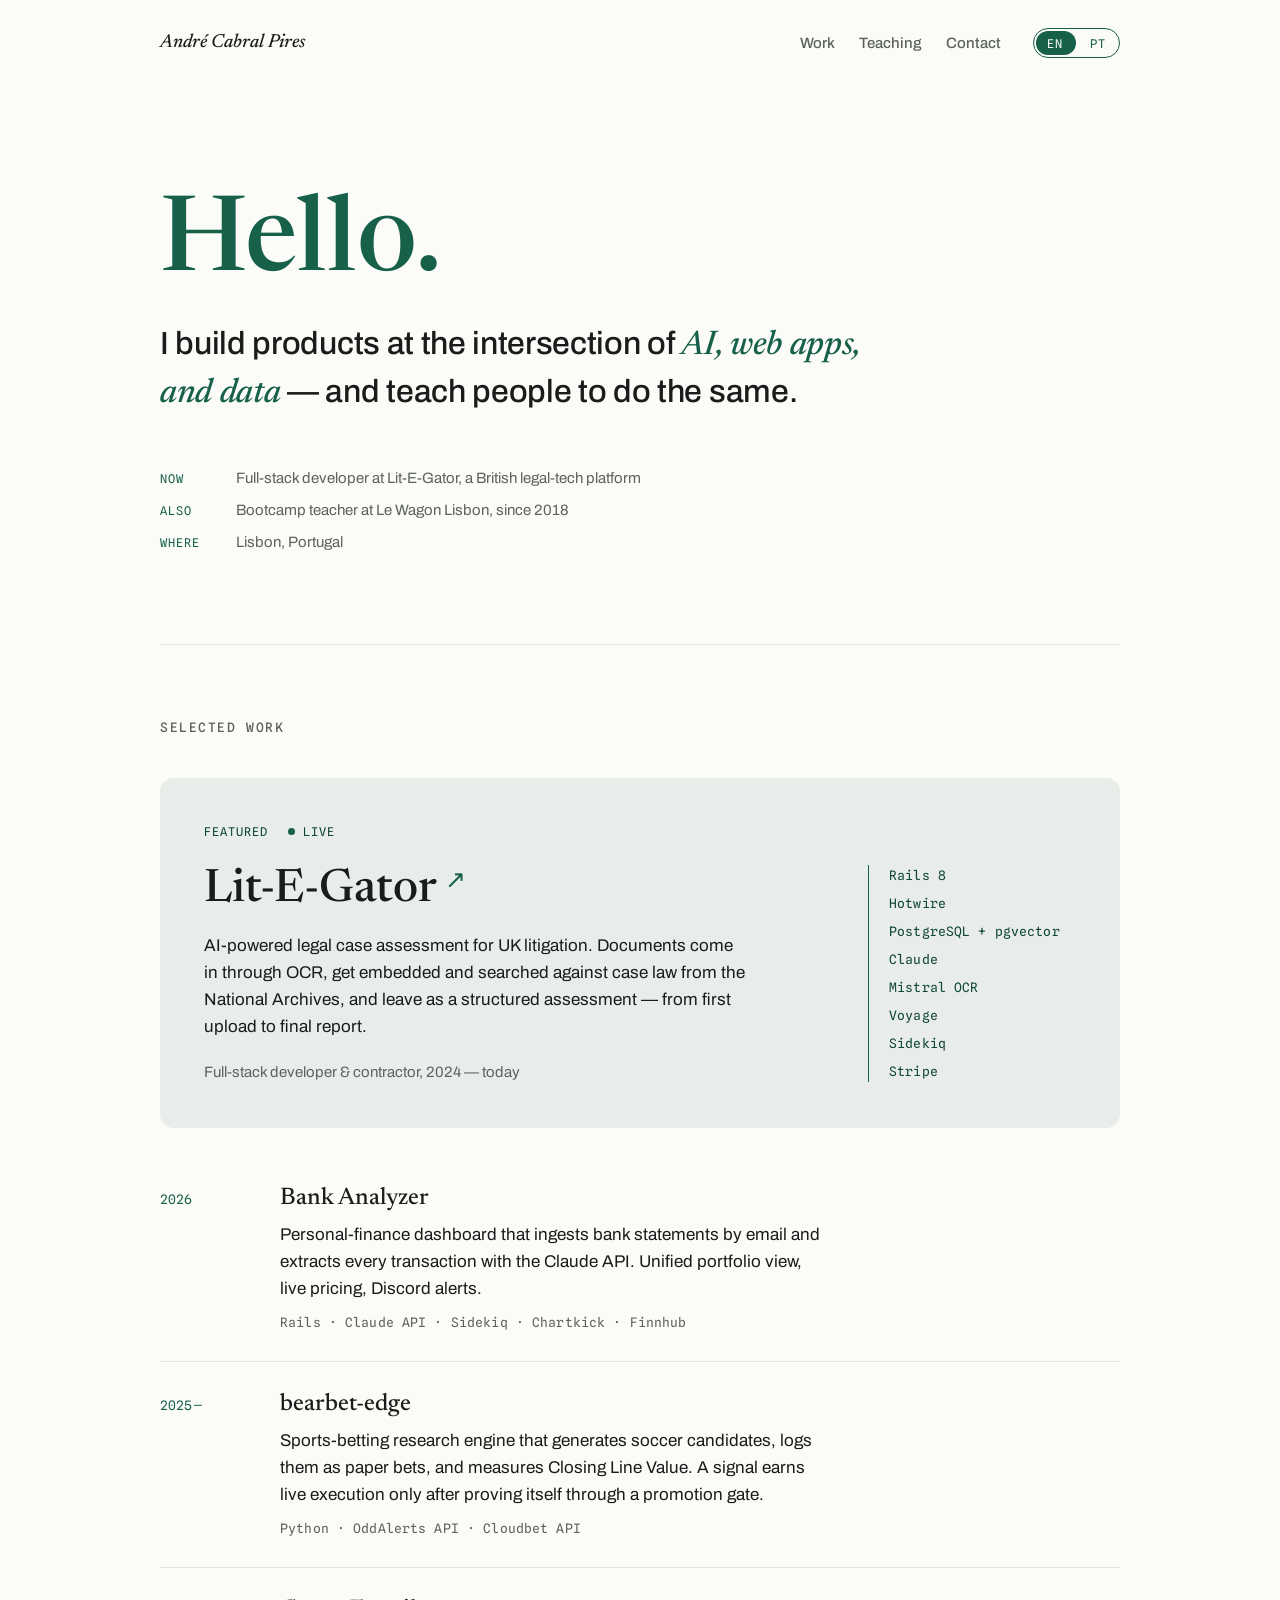
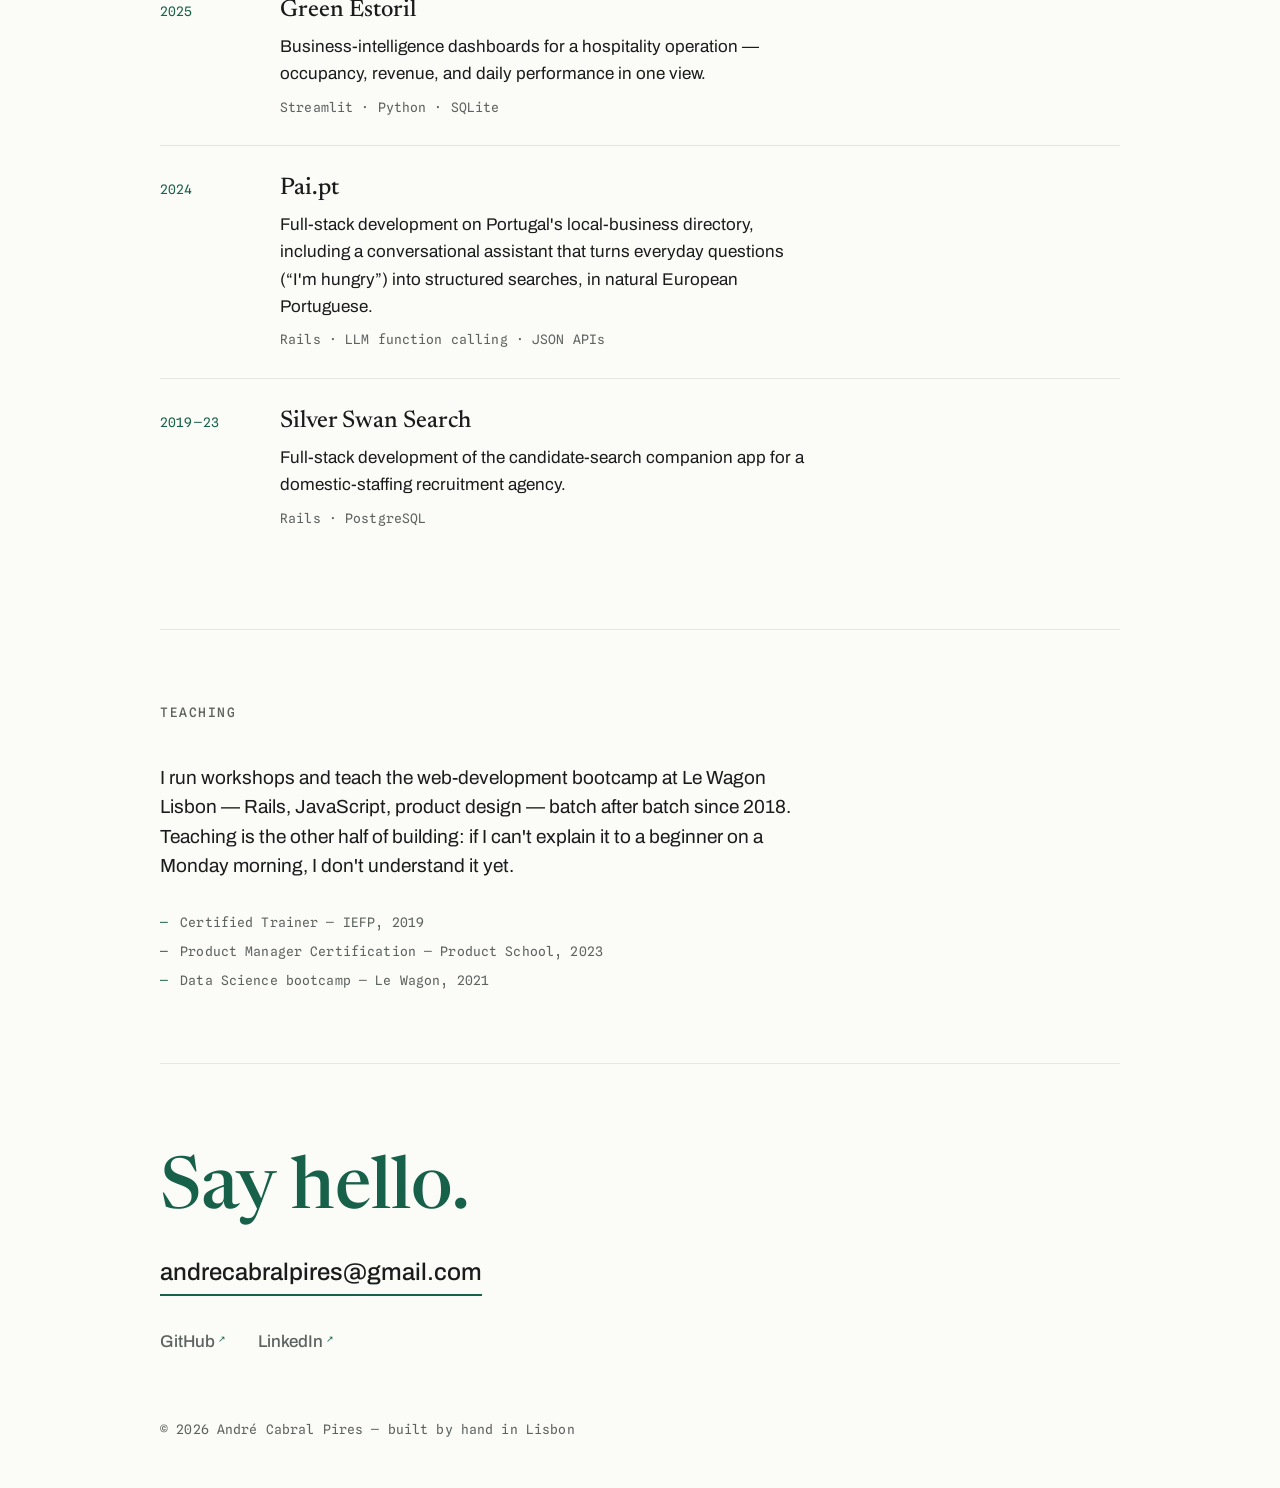
==== index.html @ eca8d85b "Bilingual portfolio site (EN/PT) Static single-page portfolio: hero, featured Lit-E-Gator, project i" ====
<!doctype html>
<html lang="en">
<head>
  <meta charset="utf-8">
  <meta name="viewport" content="width=device-width, initial-scale=1">
  <title>André Cabral Pires — Developer &amp; Teacher</title>
  <meta name="description" content="Full-stack developer in Lisbon building products at the intersection of AI, web apps, and data. Workshop teacher at Le Wagon.">
  <meta property="og:title" content="André Cabral Pires — Developer &amp; Teacher">
  <meta property="og:description" content="Full-stack developer in Lisbon building products at the intersection of AI, web apps, and data.">
  <meta property="og:type" content="website">
  <link rel="icon" href="data:image/svg+xml,%3Csvg xmlns='http://www.w3.org/2000/svg' viewBox='0 0 32 32'%3E%3Crect width='32' height='32' rx='7' fill='%2317604A'/%3E%3Ctext x='16' y='22' font-family='Georgia,serif' font-size='17' font-style='italic' fill='%23FBFBF8' text-anchor='middle'%3EAp%3C/text%3E%3C/svg%3E">
  <link rel="preconnect" href="https://fonts.googleapis.com">
  <link rel="preconnect" href="https://fonts.gstatic.com" crossorigin>
  <link href="https://fonts.googleapis.com/css2?family=Newsreader:ital,opsz,wght@0,6..72,400..600;1,6..72,400..600&family=Archivo:wght@400;500;600&family=Spline+Sans+Mono:wght@400;500&display=swap" rel="stylesheet">
  <link rel="stylesheet" href="styles.css">
</head>
<body>

<header class="masthead">
  <a class="wordmark" href="#top">André Cabral Pires</a>
  <nav class="masthead-nav" aria-label="Main" data-aria-en="Main" data-aria-pt="Principal">
    <a href="#work" data-en="Work" data-pt="Trabalho">Work</a>
    <a href="#teaching" data-en="Teaching" data-pt="Ensino">Teaching</a>
    <a href="#contact" data-en="Contact" data-pt="Contacto">Contact</a>
  </nav>
  <button class="lang-toggle" id="langToggle" type="button" aria-pressed="false">
    <span class="lang-opt lang-en is-active">EN</span>
    <span class="lang-opt lang-pt">PT</span>
    <span class="lang-thumb" aria-hidden="true"></span>
  </button>
</header>

<main id="top">

  <!-- ============ HERO ============ -->
  <section class="hero">
    <p class="hero-greeting reveal"><span data-en="Hello." data-pt="Olá.">Hello.</span></p>
    <h1 class="hero-statement reveal">
      <span data-en="I build products at the intersection of&#32;" data-pt="Construo produtos na interseção de&#32;">I build products at the intersection of </span><em data-en="AI, web apps, and data" data-pt="IA, aplicações web e dados">AI, web apps, and data</em><span data-en="&#32;— and teach people to do the same." data-pt="&#32;— e ensino pessoas a fazer o mesmo."> — and teach people to do the same.</span>
    </h1>
    <div class="hero-meta reveal">
      <p class="meta-line">
        <span class="meta-label" data-en="Now" data-pt="Agora">Now</span>
        <span data-en="Full-stack developer at Lit-E-Gator, a British legal-tech platform" data-pt="Full-stack developer na Lit-E-Gator, uma plataforma britânica de legal tech">Full-stack developer at Lit-E-Gator, a British legal-tech platform</span>
      </p>
      <p class="meta-line">
        <span class="meta-label" data-en="Also" data-pt="Também">Also</span>
        <span data-en="Bootcamp teacher at Le Wagon Lisbon, since 2018" data-pt="Professor de bootcamp no Le Wagon Lisboa, desde 2018">Bootcamp teacher at Le Wagon Lisbon, since 2018</span>
      </p>
      <p class="meta-line">
        <span class="meta-label" data-en="Where" data-pt="Onde">Where</span>
        <span data-en="Lisbon, Portugal" data-pt="Lisboa, Portugal">Lisbon, Portugal</span>
      </p>
    </div>
  </section>

  <!-- ============ WORK ============ -->
  <section class="work" id="work">
    <h2 class="section-title reveal" data-en="Selected work" data-pt="Trabalho selecionado">Selected work</h2>

    <!-- Featured -->
    <article class="featured reveal">
      <p class="featured-eyebrow">
        <span data-en="Featured" data-pt="Em destaque">Featured</span>
        <span class="live-dot" aria-hidden="true"></span>
        <span class="live-label" data-en="Live" data-pt="No ar">Live</span>
      </p>
      <div class="featured-body">
        <div class="featured-main">
          <h3 class="featured-title"><a href="https://litegator.herokuapp.com" rel="noopener">Lit-E-Gator<span class="title-arrow" aria-hidden="true">&#8599;</span></a></h3>
          <p class="featured-desc" data-en="AI-powered legal case assessment for UK litigation. Documents come in through OCR, get embedded and searched against case law from the National Archives, and leave as a structured assessment — from first upload to final report." data-pt="Avaliação de processos judiciais com IA para contencioso no Reino Unido. Os documentos entram por OCR, são indexados e confrontados com a jurisprudência dos National Archives, e saem como uma avaliação estruturada — do primeiro upload ao relatório final.">AI-powered legal case assessment for UK litigation. Documents come in through OCR, get embedded and searched against case law from the National Archives, and leave as a structured assessment — from first upload to final report.</p>
          <p class="featured-role" data-en="Full-stack developer &amp; contractor, 2024 — today" data-pt="Full-stack developer &amp; contractor, 2024 — hoje">Full-stack developer &amp; contractor, 2024 — today</p>
        </div>
        <ul class="featured-stack mono" aria-label="Stack" data-aria-en="Stack" data-aria-pt="Tecnologias">
          <li>Rails 8</li>
          <li>Hotwire</li>
          <li>PostgreSQL + pgvector</li>
          <li>Claude</li>
          <li>Mistral OCR</li>
          <li>Voyage</li>
          <li>Sidekiq</li>
          <li>Stripe</li>
        </ul>
      </div>
    </article>

    <!-- Index -->
    <div class="project-index">

      <article class="project reveal">
        <p class="project-year mono">2026</p>
        <div class="project-body">
          <h3 class="project-title" data-en="Bank Analyzer" data-pt="Bank Analyzer">Bank Analyzer</h3>
          <p class="project-desc" data-en="Personal-finance dashboard that ingests bank statements by email and extracts every transaction with the Claude API. Unified portfolio view, live pricing, Discord alerts." data-pt="Dashboard de finanças pessoais que recebe extratos bancários por email e extrai cada transação com a Claude API. Vista unificada de portefólio, preços em tempo real, alertas no Discord.">Personal-finance dashboard that ingests bank statements by email and extracts every transaction with the Claude API. Unified portfolio view, live pricing, Discord alerts.</p>
          <p class="project-stack mono">Rails · Claude API · Sidekiq · Chartkick · Finnhub</p>
        </div>
      </article>

      <article class="project reveal">
        <p class="project-year mono">2025&#8202;—</p>
        <div class="project-body">
          <h3 class="project-title" data-en="bearbet-edge" data-pt="bearbet-edge">bearbet-edge</h3>
          <p class="project-desc" data-en="Sports-betting research engine that generates soccer candidates, logs them as paper bets, and measures Closing Line Value. A signal earns live execution only after proving itself through a promotion gate." data-pt="Motor de análise de apostas desportivas que gera candidatos de futebol, regista-os como apostas simuladas e mede o Closing Line Value. Um sinal só ganha execução real depois de provar o seu valor num processo de promoção.">Sports-betting research engine that generates soccer candidates, logs them as paper bets, and measures Closing Line Value. A signal earns live execution only after proving itself through a promotion gate.</p>
          <p class="project-stack mono">Python · OddAlerts API · Cloudbet API</p>
        </div>
      </article>

      <article class="project reveal">
        <p class="project-year mono">2025</p>
        <div class="project-body">
          <h3 class="project-title" data-en="Green Estoril" data-pt="Green Estoril">Green Estoril</h3>
          <p class="project-desc" data-en="Business-intelligence dashboards for a hospitality operation — occupancy, revenue, and daily performance in one view." data-pt="Dashboards de business intelligence para uma operação hoteleira — ocupação, receita e performance diária numa só vista.">Business-intelligence dashboards for a hospitality operation — occupancy, revenue, and daily performance in one view.</p>
          <p class="project-stack mono">Streamlit · Python · SQLite</p>
        </div>
      </article>

      <article class="project reveal">
        <p class="project-year mono">2024</p>
        <div class="project-body">
          <h3 class="project-title" data-en="Pai.pt" data-pt="Pai.pt">Pai.pt</h3>
          <p class="project-desc" data-en="Full-stack development on Portugal's local-business directory, including a conversational assistant that turns everyday questions (&ldquo;I'm hungry&rdquo;) into structured searches, in natural European Portuguese." data-pt="Desenvolvimento full-stack no diretório de serviços pai.pt, incluindo um assistente conversacional que transforma perguntas do dia a dia («tenho fome») em pesquisas estruturadas, em português europeu natural.">Full-stack development on Portugal's local-business directory, including a conversational assistant that turns everyday questions (&ldquo;I'm hungry&rdquo;) into structured searches, in natural European Portuguese.</p>
          <p class="project-stack mono">Rails · LLM function calling · JSON APIs</p>
        </div>
      </article>

      <article class="project reveal">
        <p class="project-year mono">2019&#8202;—&#8202;23</p>
        <div class="project-body">
          <h3 class="project-title" data-en="Silver Swan Search" data-pt="Silver Swan Search">Silver Swan Search</h3>
          <p class="project-desc" data-en="Full-stack development of the candidate-search companion app for a domestic-staffing recruitment agency." data-pt="Desenvolvimento full-stack da app de pesquisa de candidatos para uma agência de recrutamento de staff doméstico.">Full-stack development of the candidate-search companion app for a domestic-staffing recruitment agency.</p>
          <p class="project-stack mono">Rails · PostgreSQL</p>
        </div>
      </article>

    </div>
  </section>

  <!-- ============ TEACHING ============ -->
  <section class="teaching" id="teaching">
    <h2 class="section-title reveal" data-en="Teaching" data-pt="Ensino">Teaching</h2>
    <div class="teaching-body reveal">
      <p class="teaching-lead" data-en="I run workshops and teach the web-development bootcamp at Le Wagon Lisbon — Rails, JavaScript, product design — batch after batch since 2018. Teaching is the other half of building: if I can't explain it to a beginner on a Monday morning, I don't understand it yet." data-pt="Dou workshops e aulas no bootcamp de web development no Le Wagon Lisboa — Rails, JavaScript, product design — batch após batch desde 2018. Ensinar é a outra metade de construir: se não consigo explicá-lo a um iniciante numa segunda de manhã, ainda não o percebi.">I run workshops and teach the web-development bootcamp at Le Wagon Lisbon — Rails, JavaScript, product design — batch after batch since 2018. Teaching is the other half of building: if I can't explain it to a beginner on a Monday morning, I don't understand it yet.</p>
      <ul class="credentials mono">
        <li data-en="Certified Trainer — IEFP, 2019" data-pt="Formador Certificado — IEFP, 2019">Certified Trainer — IEFP, 2019</li>
        <li data-en="Product Manager Certification — Product School, 2023" data-pt="Certificação de Product Manager — Product School, 2023">Product Manager Certification — Product School, 2023</li>
        <li data-en="Data Science bootcamp — Le Wagon, 2021" data-pt="Bootcamp de Data Science — Le Wagon, 2021">Data Science bootcamp — Le Wagon, 2021</li>
      </ul>
    </div>
  </section>

  <!-- ============ CONTACT ============ -->
  <footer class="contact" id="contact">
    <h2 class="contact-greeting reveal"><span data-en="Say hello." data-pt="Diz olá.">Say hello.</span></h2>
    <a class="contact-email reveal" href="mailto:andrecabralpires@gmail.com">andrecabralpires@gmail.com</a>
    <ul class="contact-links reveal">
      <li><a href="https://github.com/apires89" rel="noopener">GitHub<span class="title-arrow" aria-hidden="true">&#8599;</span></a></li>
      <li><a href="https://www.linkedin.com/in/apires89" rel="noopener">LinkedIn<span class="title-arrow" aria-hidden="true">&#8599;</span></a></li>
    </ul>
    <p class="colophon mono">
      <span data-en="© 2026 André Cabral Pires — built by hand in Lisbon" data-pt="© 2026 André Cabral Pires — feito à mão em Lisboa">© 2026 André Cabral Pires — built by hand in Lisbon</span>
    </p>
  </footer>

</main>

<script src="script.js"></script>
</body>
</html>
---- styles.css ----
/* ============================================================
   André Cabral Pires — portfolio
   Tokens
   ============================================================ */
:root {
  --paper: #FBFBF8;
  --ink: #191C1A;
  --gator: #17604A;
  --gator-deep: #0F4635;
  --graphite: #5C625E;
  --mist: #E8EDE9;
  --hairline: #E3E6E2;

  --font-display: "Newsreader", Georgia, "Times New Roman", serif;
  --font-body: "Archivo", "Helvetica Neue", Arial, sans-serif;
  --font-mono: "Spline Sans Mono", "SF Mono", Menlo, monospace;

  --measure: 34rem;
  --gutter: clamp(1.25rem, 5vw, 4rem);
}

/* ============================================================
   Base
   ============================================================ */
*,
*::before,
*::after {
  box-sizing: border-box;
  margin: 0;
  padding: 0;
}

html {
  scroll-behavior: smooth;
}

body {
  background: var(--paper);
  color: var(--ink);
  font-family: var(--font-body);
  font-size: 1.0625rem;
  line-height: 1.6;
  -webkit-font-smoothing: antialiased;
  max-width: 68rem;
  margin: 0 auto;
  padding: 0 var(--gutter);
}

a {
  color: inherit;
  text-decoration: none;
}

a:focus-visible,
button:focus-visible {
  outline: 2px solid var(--gator);
  outline-offset: 3px;
  border-radius: 2px;
}

ul {
  list-style: none;
}

.mono {
  font-family: var(--font-mono);
  font-size: 0.8125rem;
  letter-spacing: 0.01em;
}

/* Language crossfade: the whole page content fades during the swap.
   Container-level so it never fights per-element transitions. */
main,
.masthead {
  transition: opacity 200ms ease;
}

body.lang-switching main,
body.lang-switching .masthead {
  opacity: 0;
}

/* ============================================================
   Masthead
   ============================================================ */
.masthead {
  display: flex;
  align-items: center;
  gap: 2rem;
  padding: 1.75rem 0;
}

.wordmark {
  font-family: var(--font-display);
  font-style: italic;
  font-size: 1.1875rem;
  font-weight: 500;
  margin-right: auto;
  white-space: nowrap;
}

.masthead-nav {
  display: flex;
  gap: 1.5rem;
}

.masthead-nav a {
  font-size: 0.9375rem;
  font-weight: 500;
  color: var(--graphite);
  transition: color 150ms ease;
}

.masthead-nav a:hover {
  color: var(--gator);
}

/* --- Language toggle: the signature element --- */
.lang-toggle {
  position: relative;
  display: inline-flex;
  border: 1px solid var(--gator);
  border-radius: 999px;
  background: transparent;
  padding: 0;
  cursor: pointer;
  font-family: var(--font-mono);
  font-size: 0.75rem;
  letter-spacing: 0.06em;
}

.lang-opt {
  position: relative;
  z-index: 1;
  padding: 0.4rem 0.85rem;
  color: var(--gator);
  transition: color 220ms ease;
}

.lang-opt.is-active {
  color: var(--paper);
}

.lang-thumb {
  position: absolute;
  top: 2px;
  bottom: 2px;
  left: 2px;
  width: calc(50% - 2px);
  border-radius: 999px;
  background: var(--gator);
  transition: transform 220ms cubic-bezier(0.3, 0.7, 0.3, 1);
}

.lang-toggle.pt-active .lang-thumb {
  transform: translateX(100%);
}

/* ============================================================
   Hero
   ============================================================ */
.hero {
  padding: clamp(4rem, 12vh, 8rem) 0 clamp(4rem, 10vh, 7rem);
}

.hero-greeting {
  font-family: var(--font-display);
  font-size: clamp(3.5rem, 9vw, 6.5rem);
  font-weight: 500;
  line-height: 1;
  color: var(--gator);
  margin-bottom: 1.5rem;
}

.hero-statement {
  font-size: clamp(1.375rem, 3.2vw, 2rem);
  font-weight: 500;
  line-height: 1.35;
  max-width: 44rem;
  letter-spacing: -0.01em;
}

.hero-statement em {
  font-family: var(--font-display);
  font-style: italic;
  font-weight: 500;
  font-size: 1.06em;
  color: var(--gator);
}

.hero-meta {
  margin-top: 3rem;
  display: grid;
  gap: 0.5rem;
}

.meta-line {
  display: flex;
  gap: 1.25rem;
  align-items: baseline;
  color: var(--graphite);
  font-size: 0.9375rem;
}

.meta-label {
  font-family: var(--font-mono);
  font-size: 0.75rem;
  letter-spacing: 0.08em;
  text-transform: uppercase;
  color: var(--gator);
  min-width: 3.5rem;
}

/* ============================================================
   Section shell
   ============================================================ */
.section-title {
  font-family: var(--font-mono);
  font-size: 0.8125rem;
  font-weight: 500;
  letter-spacing: 0.12em;
  text-transform: uppercase;
  color: var(--graphite);
  margin-bottom: 2.5rem;
}

.work,
.teaching {
  padding: clamp(3rem, 8vh, 5.5rem) 0;
  border-top: 1px solid var(--hairline);
}

/* ============================================================
   Featured project
   ============================================================ */
.featured {
  background: var(--mist);
  border-radius: 14px;
  padding: clamp(1.5rem, 4vw, 2.75rem);
  margin-bottom: 3.5rem;
}

.featured-eyebrow {
  display: flex;
  align-items: center;
  gap: 0.5rem;
  font-family: var(--font-mono);
  font-size: 0.75rem;
  letter-spacing: 0.08em;
  text-transform: uppercase;
  color: var(--gator-deep);
  margin-bottom: 1.5rem;
}

.live-dot {
  width: 7px;
  height: 7px;
  border-radius: 50%;
  background: var(--gator);
  margin-left: 0.75rem;
  animation: pulse 2.4s ease-in-out infinite;
}

@keyframes pulse {
  0%, 100% { opacity: 1; }
  50% { opacity: 0.35; }
}

.featured-body {
  display: grid;
  grid-template-columns: minmax(0, 1fr) 13rem;
  gap: 2.5rem;
}

.featured-title {
  font-family: var(--font-display);
  font-size: clamp(2rem, 4.5vw, 2.875rem);
  font-weight: 500;
  line-height: 1.1;
  margin-bottom: 1rem;
}

.featured-title a {
  transition: color 150ms ease;
}

.featured-title a:hover {
  color: var(--gator);
}

.title-arrow {
  display: inline-block;
  font-size: 0.55em;
  vertical-align: 0.5em;
  margin-left: 0.3em;
  color: var(--gator);
  transition: transform 150ms ease;
}

a:hover .title-arrow {
  transform: translate(2px, -2px);
}

.featured-desc {
  max-width: var(--measure);
  margin-bottom: 1.25rem;
}

.featured-role {
  font-size: 0.9375rem;
  color: var(--graphite);
}

.featured-stack {
  display: flex;
  flex-direction: column;
  gap: 0.45rem;
  color: var(--gator-deep);
  border-left: 1px solid var(--gator);
  padding-left: 1.25rem;
  align-self: start;
}

/* ============================================================
   Project index
   ============================================================ */
.project {
  display: grid;
  grid-template-columns: 6rem minmax(0, 1fr);
  gap: 1.5rem;
  padding: 1.75rem 0;
  border-top: 1px solid var(--hairline);
}

.project:first-child {
  border-top: none;
  padding-top: 0;
}

.project-year {
  color: var(--gator);
  padding-top: 0.3rem;
}

.project-title {
  font-family: var(--font-display);
  font-size: 1.5rem;
  font-weight: 500;
  line-height: 1.2;
  margin-bottom: 0.5rem;
  transition: color 150ms ease;
}

.project:hover .project-title {
  color: var(--gator);
}

.project-desc {
  max-width: var(--measure);
  color: var(--ink);
  margin-bottom: 0.6rem;
}

.project-stack {
  color: var(--graphite);
}

/* ============================================================
   Teaching
   ============================================================ */
.teaching-lead {
  font-size: 1.1875rem;
  line-height: 1.55;
  max-width: 40rem;
  margin-bottom: 2rem;
}

.credentials {
  display: grid;
  gap: 0.5rem;
  color: var(--graphite);
}

.credentials li::before {
  content: "—";
  color: var(--gator);
  margin-right: 0.75rem;
}

/* ============================================================
   Contact / footer
   ============================================================ */
.contact {
  padding: clamp(4rem, 10vh, 7rem) 0 3rem;
  border-top: 1px solid var(--hairline);
}

.contact-greeting {
  font-family: var(--font-display);
  font-size: clamp(2.5rem, 6.5vw, 4.5rem);
  font-weight: 500;
  line-height: 1.05;
  color: var(--gator);
  margin-bottom: 1.5rem;
}

.contact-email {
  display: inline-block;
  font-size: clamp(1.125rem, 2.6vw, 1.5rem);
  font-weight: 500;
  border-bottom: 2px solid var(--gator);
  padding-bottom: 0.15rem;
  transition: color 150ms ease;
}

.contact-email:hover {
  color: var(--gator);
}

.contact-links {
  display: flex;
  gap: 2rem;
  margin-top: 2rem;
}

.contact-links a {
  font-weight: 500;
  color: var(--graphite);
  transition: color 150ms ease;
}

.contact-links a:hover {
  color: var(--gator);
}

.colophon {
  margin-top: 4rem;
  color: var(--graphite);
}

/* ============================================================
   Reveal on load / scroll
   Hidden start state only applies under html.js (added by
   script.js), so the page is fully visible without JavaScript.
   ============================================================ */
html.js .reveal {
  opacity: 0;
  transform: translateY(14px);
  transition: opacity 600ms ease, transform 600ms ease;
}

html.js .reveal.is-visible {
  opacity: 1;
  transform: none;
}

/* Keep the hover color transition: the .reveal shorthand above
   would otherwise drop it from this element. */
html.js .contact-email.reveal {
  transition: opacity 600ms ease, transform 600ms ease, color 150ms ease;
}

@media (prefers-reduced-motion: reduce) {
  html {
    scroll-behavior: auto;
  }
  html.js .reveal {
    opacity: 1;
    transform: none;
    transition: none;
  }
  .live-dot {
    animation: none;
  }
  main,
  .masthead {
    transition: none;
  }
}

/* ============================================================
   Responsive
   ============================================================ */
@media (max-width: 47rem) {
  .featured-body {
    grid-template-columns: 1fr;
    gap: 1.75rem;
  }

  .featured-stack {
    flex-direction: row;
    flex-wrap: wrap;
    gap: 0.4rem 1rem;
    border-left: none;
    padding-left: 0;
    border-top: 1px solid var(--gator);
    padding-top: 1.25rem;
  }
}

@media (max-width: 40rem) {
  .masthead {
    flex-wrap: wrap;
    gap: 1rem 1.25rem;
  }

  .masthead-nav {
    order: 3;
    width: 100%;
    gap: 1.25rem;
  }

  .project {
    grid-template-columns: 1fr;
    gap: 0.4rem;
  }

  .project-year {
    padding-top: 0;
  }

  .meta-line {
    flex-direction: column;
    gap: 0.1rem;
    margin-bottom: 0.6rem;
  }
}
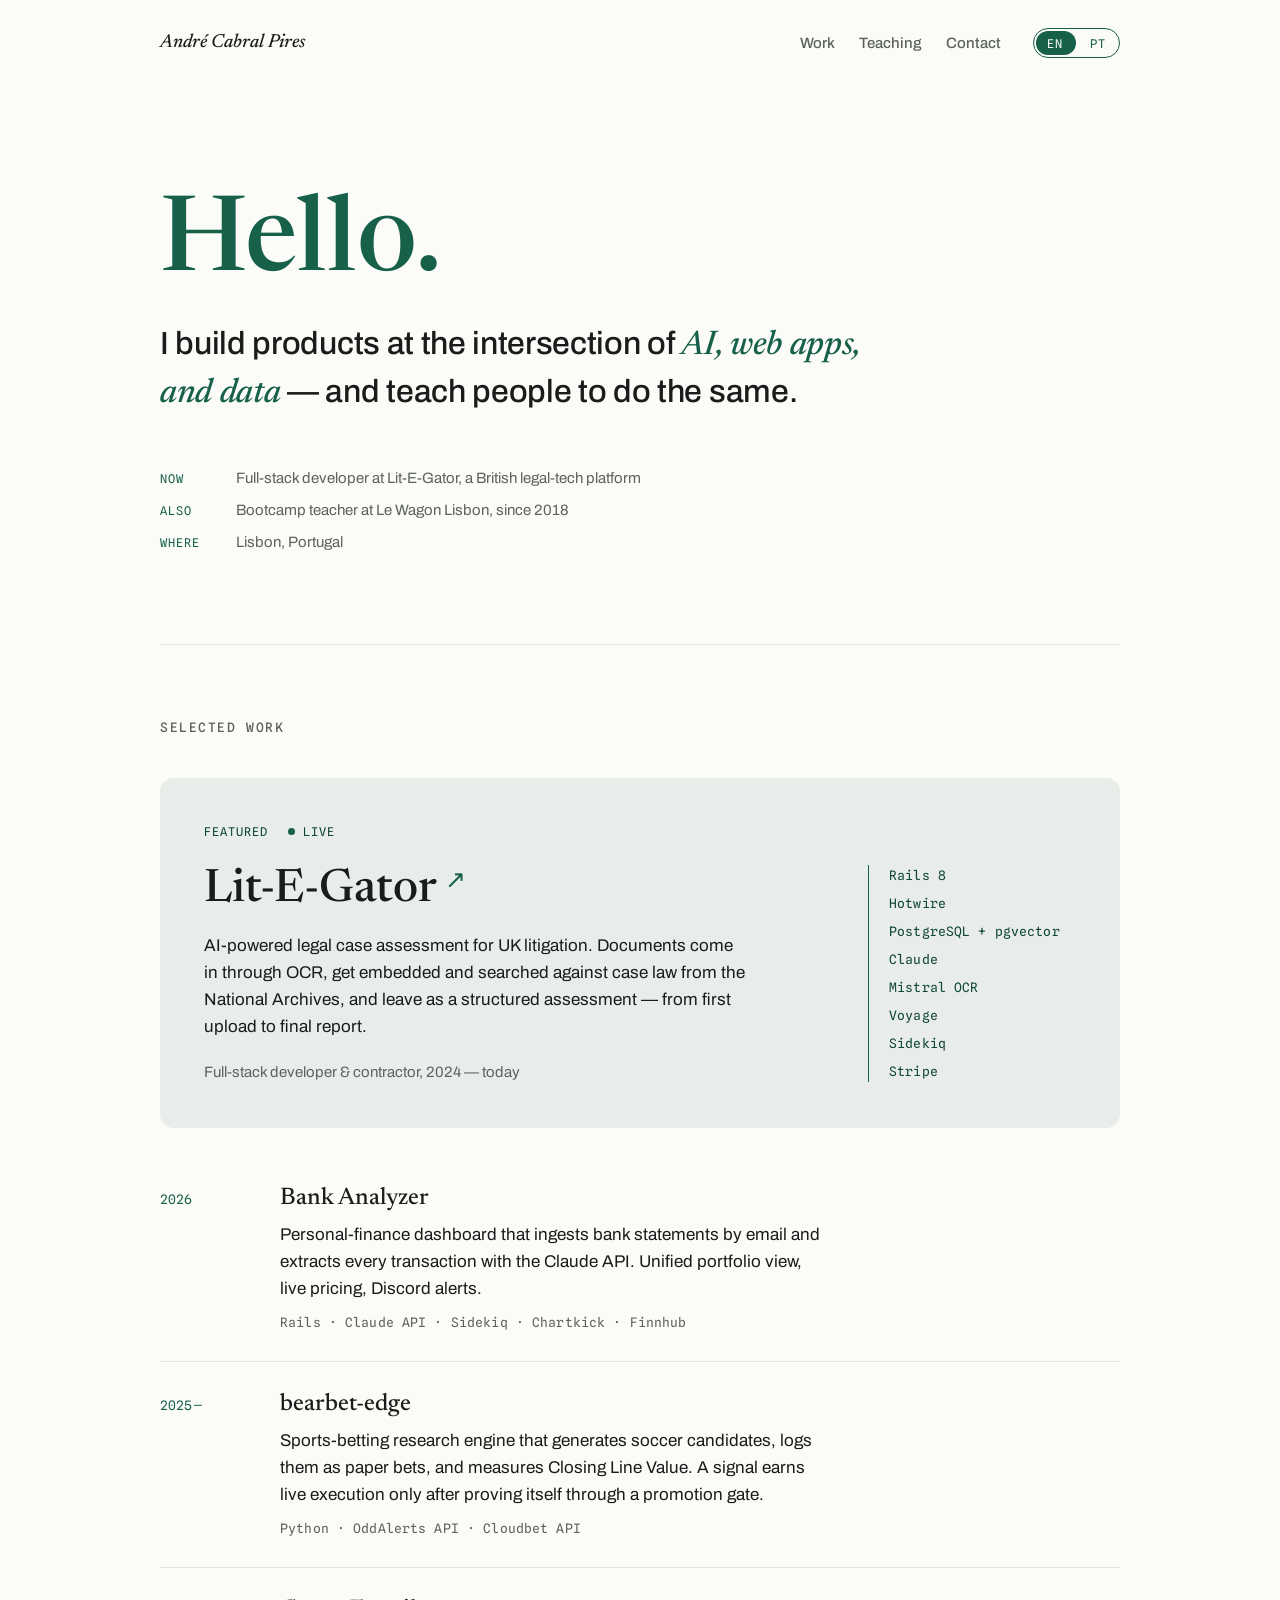
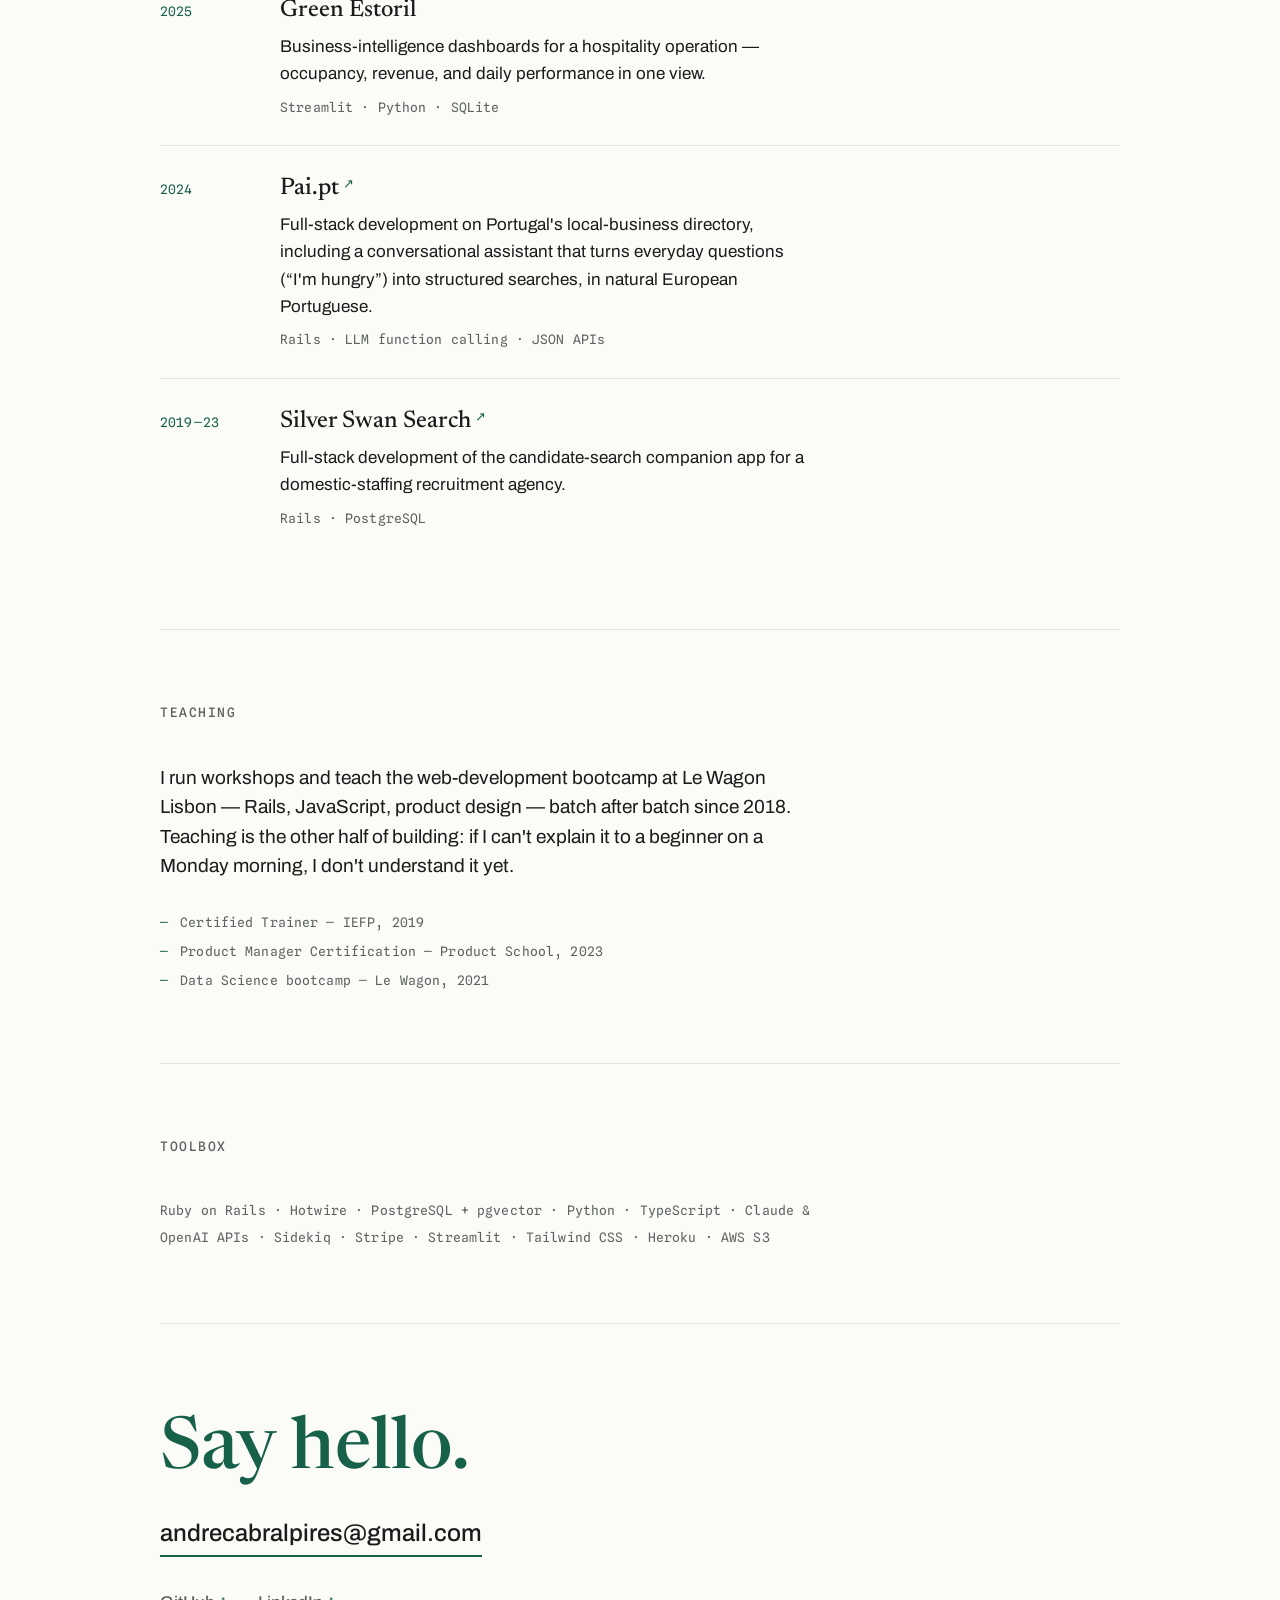
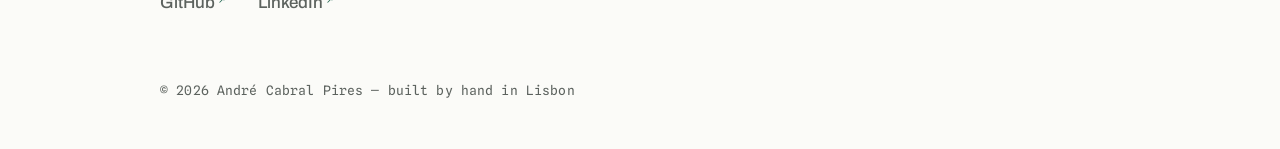
==== commit 65611520: "Professional polish: dark mode, SEO, OG image, 404, print stylesheet - Dark mode via prefers-color-s" ====
--- a/index.html
+++ b/index.html
@@ -8,11 +8,39 @@
   <meta property="og:title" content="André Cabral Pires — Developer &amp; Teacher">
   <meta property="og:description" content="Full-stack developer in Lisbon building products at the intersection of AI, web apps, and data.">
   <meta property="og:type" content="website">
+  <!-- Swap for the final domain once DNS is live -->
+  <meta property="og:url" content="https://apires89.github.io/portfolio/">
+  <link rel="canonical" href="https://apires89.github.io/portfolio/">
+  <meta property="og:image" content="https://apires89.github.io/portfolio/og.png">
+  <meta property="og:image:width" content="1200">
+  <meta property="og:image:height" content="630">
+  <meta property="og:locale" content="en_US">
+  <meta property="og:locale:alternate" content="pt_PT">
+  <meta name="twitter:card" content="summary_large_image">
+  <meta name="theme-color" content="#FBFBF8" media="(prefers-color-scheme: light)">
+  <meta name="theme-color" content="#121614" media="(prefers-color-scheme: dark)">
+  <link rel="apple-touch-icon" href="apple-touch-icon.png">
   <link rel="icon" href="data:image/svg+xml,%3Csvg xmlns='http://www.w3.org/2000/svg' viewBox='0 0 32 32'%3E%3Crect width='32' height='32' rx='7' fill='%2317604A'/%3E%3Ctext x='16' y='22' font-family='Georgia,serif' font-size='17' font-style='italic' fill='%23FBFBF8' text-anchor='middle'%3EAp%3C/text%3E%3C/svg%3E">
   <link rel="preconnect" href="https://fonts.googleapis.com">
   <link rel="preconnect" href="https://fonts.gstatic.com" crossorigin>
   <link href="https://fonts.googleapis.com/css2?family=Newsreader:ital,opsz,wght@0,6..72,400..600;1,6..72,400..600&family=Archivo:wght@400;500;600&family=Spline+Sans+Mono:wght@400;500&display=swap" rel="stylesheet">
   <link rel="stylesheet" href="styles.css">
+  <script type="application/ld+json">
+  {
+    "@context": "https://schema.org",
+    "@type": "Person",
+    "name": "André Cabral Pires",
+    "jobTitle": "Full-stack Developer & Teacher",
+    "email": "mailto:andrecabralpires@gmail.com",
+    "url": "https://apires89.github.io/portfolio/",
+    "sameAs": [
+      "https://github.com/apires89",
+      "https://www.linkedin.com/in/apires89"
+    ],
+    "address": { "@type": "PostalAddress", "addressLocality": "Lisbon", "addressCountry": "PT" },
+    "knowsLanguage": ["pt-PT", "en", "es"]
+  }
+  </script>
 </head>
 <body>
 
@@ -117,7 +145,7 @@
       <article class="project reveal">
         <p class="project-year mono">2024</p>
         <div class="project-body">
-          <h3 class="project-title" data-en="Pai.pt" data-pt="Pai.pt">Pai.pt</h3>
+          <h3 class="project-title"><a href="https://pai.pt" rel="noopener"><span data-en="Pai.pt" data-pt="Pai.pt">Pai.pt</span><span class="title-arrow" aria-hidden="true">&#8599;</span></a></h3>
           <p class="project-desc" data-en="Full-stack development on Portugal's local-business directory, including a conversational assistant that turns everyday questions (&ldquo;I'm hungry&rdquo;) into structured searches, in natural European Portuguese." data-pt="Desenvolvimento full-stack no diretório de serviços pai.pt, incluindo um assistente conversacional que transforma perguntas do dia a dia («tenho fome») em pesquisas estruturadas, em português europeu natural.">Full-stack development on Portugal's local-business directory, including a conversational assistant that turns everyday questions (&ldquo;I'm hungry&rdquo;) into structured searches, in natural European Portuguese.</p>
           <p class="project-stack mono">Rails · LLM function calling · JSON APIs</p>
         </div>
@@ -126,7 +154,7 @@
       <article class="project reveal">
         <p class="project-year mono">2019&#8202;—&#8202;23</p>
         <div class="project-body">
-          <h3 class="project-title" data-en="Silver Swan Search" data-pt="Silver Swan Search">Silver Swan Search</h3>
+          <h3 class="project-title"><a href="https://www.silverswanrecruitment.com" rel="noopener"><span data-en="Silver Swan Search" data-pt="Silver Swan Search">Silver Swan Search</span><span class="title-arrow" aria-hidden="true">&#8599;</span></a></h3>
           <p class="project-desc" data-en="Full-stack development of the candidate-search companion app for a domestic-staffing recruitment agency." data-pt="Desenvolvimento full-stack da app de pesquisa de candidatos para uma agência de recrutamento de staff doméstico.">Full-stack development of the candidate-search companion app for a domestic-staffing recruitment agency.</p>
           <p class="project-stack mono">Rails · PostgreSQL</p>
         </div>
@@ -148,13 +176,19 @@
     </div>
   </section>
 
+  <!-- ============ TOOLBOX ============ -->
+  <section class="toolbox" id="toolbox">
+    <h2 class="section-title reveal" data-en="Toolbox" data-pt="Ferramentas">Toolbox</h2>
+    <p class="toolbox-list mono reveal">Ruby on Rails · Hotwire · PostgreSQL + pgvector · Python · TypeScript · Claude &amp; OpenAI APIs · Sidekiq · Stripe · Streamlit · Tailwind CSS · Heroku · AWS S3</p>
+  </section>
+
   <!-- ============ CONTACT ============ -->
   <footer class="contact" id="contact">
     <h2 class="contact-greeting reveal"><span data-en="Say hello." data-pt="Diz olá.">Say hello.</span></h2>
     <a class="contact-email reveal" href="mailto:andrecabralpires@gmail.com">andrecabralpires@gmail.com</a>
     <ul class="contact-links reveal">
-      <li><a href="https://github.com/apires89" rel="noopener">GitHub<span class="title-arrow" aria-hidden="true">&#8599;</span></a></li>
-      <li><a href="https://www.linkedin.com/in/apires89" rel="noopener">LinkedIn<span class="title-arrow" aria-hidden="true">&#8599;</span></a></li>
+      <li><a href="https://github.com/apires89" rel="me noopener">GitHub<span class="title-arrow" aria-hidden="true">&#8599;</span></a></li>
+      <li><a href="https://www.linkedin.com/in/apires89" rel="me noopener">LinkedIn<span class="title-arrow" aria-hidden="true">&#8599;</span></a></li>
     </ul>
     <p class="colophon mono">
       <span data-en="© 2026 André Cabral Pires — built by hand in Lisbon" data-pt="© 2026 André Cabral Pires — feito à mão em Lisboa">© 2026 André Cabral Pires — built by hand in Lisbon</span>
--- a/styles.css
+++ b/styles.css
@@ -17,6 +17,22 @@
 
   --measure: 34rem;
   --gutter: clamp(1.25rem, 5vw, 4rem);
+
+  color-scheme: light;
+}
+
+@media screen and (prefers-color-scheme: dark) {
+  :root {
+    --paper: #121614;
+    --ink: #EDEFEA;
+    --gator: #63C39E;
+    --gator-deep: #96D9BE;
+    --graphite: #9AA39D;
+    --mist: #1C2320;
+    --hairline: #262D28;
+
+    color-scheme: dark;
+  }
 }
 
 /* ============================================================
@@ -60,6 +76,11 @@
 
 ul {
   list-style: none;
+}
+
+::selection {
+  background: var(--gator);
+  color: var(--paper);
 }
 
 .mono {
@@ -388,6 +409,20 @@
 }
 
 /* ============================================================
+   Toolbox
+   ============================================================ */
+.toolbox {
+  padding: clamp(3rem, 8vh, 5.5rem) 0;
+  border-top: 1px solid var(--hairline);
+}
+
+.toolbox-list {
+  color: var(--graphite);
+  line-height: 2.1;
+  max-width: 44rem;
+}
+
+/* ============================================================
    Contact / footer
    ============================================================ */
 .contact {
@@ -498,6 +533,53 @@
   }
 }
 
+/* ============================================================
+   Print — reads like a one-page CV
+   ============================================================ */
+@media print {
+  body {
+    max-width: none;
+    padding: 0;
+    font-size: 11pt;
+  }
+
+  .lang-toggle,
+  .masthead-nav,
+  .live-dot,
+  .title-arrow {
+    display: none;
+  }
+
+  html.js .reveal {
+    opacity: 1 !important;
+    transform: none !important;
+    transition: none !important;
+  }
+
+  .hero {
+    padding: 1.5rem 0;
+  }
+
+  .featured {
+    background: none;
+    border: 1px solid var(--hairline);
+  }
+
+  .featured,
+  .project {
+    break-inside: avoid;
+  }
+
+  .featured-title a[href]::after,
+  .project-title a[href]::after,
+  .contact-links a[href]::after {
+    content: " — " attr(href);
+    font-family: var(--font-mono);
+    font-size: 0.7em;
+    color: var(--graphite);
+  }
+}
+
 @media (max-width: 40rem) {
   .masthead {
     flex-wrap: wrap;
